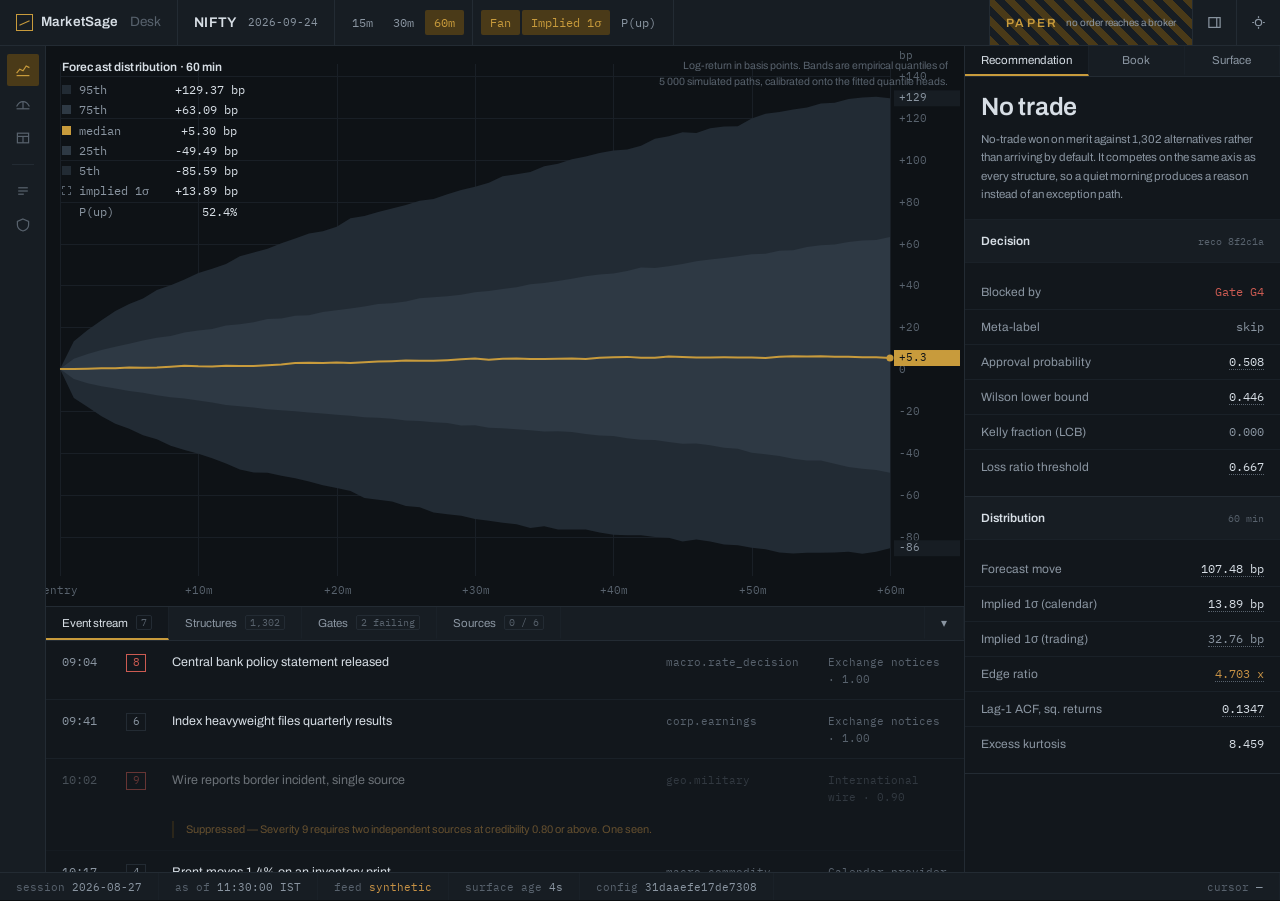
==== services/dashboard/index.html @ 3ec3e6c5 "M91 (partial): the dashboard as a workspace, not a page services/dashboard/ - index.html, app.css, a" ====
<!doctype html>
<html lang="en" data-theme="dark">
<head>
<meta charset="utf-8">
<meta name="viewport" content="width=device-width, initial-scale=1">
<title>MarketSage Desk</title>
<link rel="preconnect" href="https://fonts.googleapis.com">
<link rel="preconnect" href="https://fonts.gstatic.com" crossorigin>
<link rel="stylesheet" href="https://fonts.googleapis.com/css2?family=Archivo:wght@400;500;600&family=IBM+Plex+Mono:wght@400;500&display=swap">
<link rel="stylesheet" href="app.css">
</head>
<body>

<div class="app">

  <!-- ── top bar ───────────────────────────────────────────────────── -->
  <header class="topbar">
    <div class="brand"><span class="glyph"></span>MarketSage&nbsp;<em>Desk</em></div>

    <div class="symbol">
      <span class="tick" id="sym">NIFTY</span>
      <span class="exp" id="exp">24 SEP 26</span>
    </div>

    <div class="seg" role="group" aria-label="Forecast horizon">
      <button data-h="15">15m</button>
      <button data-h="30">30m</button>
      <button data-h="60" aria-pressed="true">60m</button>
    </div>

    <div class="seg" role="group" aria-label="Chart series">
      <button data-series="fan" aria-pressed="true">Fan</button>
      <button data-series="implied" aria-pressed="true">Implied 1&sigma;</button>
      <button data-series="pup" aria-pressed="false">P(up)</button>
    </div>

    <div class="grow"></div>

    <div class="mode-chip">
      <b>PAPER</b>
      <span>no order reaches a broker</span>
    </div>

    <button class="iconbtn" id="toggle-side" title="Toggle side panel" aria-label="Toggle side panel">
      <svg viewBox="0 0 20 20"><rect x="2.5" y="3.5" width="15" height="13"/><line x1="13" y1="3.5" x2="13" y2="16.5"/></svg>
    </button>
    <button class="iconbtn" id="toggle-theme" title="Toggle theme" aria-label="Toggle theme">
      <svg viewBox="0 0 20 20"><circle cx="10" cy="10" r="4.2"/><line x1="10" y1="1.6" x2="10" y2="4"/><line x1="10" y1="16" x2="10" y2="18.4"/><line x1="1.6" y1="10" x2="4" y2="10"/><line x1="16" y1="10" x2="18.4" y2="10"/></svg>
    </button>
  </header>

  <!-- ── body ──────────────────────────────────────────────────────── -->
  <div class="body" id="body">

    <nav class="rail" aria-label="Workspace">
      <button aria-pressed="true" title="Forecast" aria-label="Forecast">
        <svg viewBox="0 0 20 20"><path d="M2 14 L6 9 L10 11 L14 5 L18 7"/><path d="M2 17 L18 17"/></svg>
      </button>
      <button title="Surface" aria-label="Surface">
        <svg viewBox="0 0 20 20"><path d="M2 13 C6 5, 14 5, 18 13"/><line x1="2" y1="16" x2="18" y2="16"/><line x1="10" y1="7" x2="10" y2="16"/></svg>
      </button>
      <button title="Book" aria-label="Book">
        <svg viewBox="0 0 20 20"><rect x="3" y="4" width="14" height="12"/><line x1="3" y1="8" x2="17" y2="8"/><line x1="10" y1="8" x2="10" y2="16"/></svg>
      </button>
      <div class="sep"></div>
      <button title="Events" aria-label="Events">
        <svg viewBox="0 0 20 20"><line x1="4" y1="6" x2="16" y2="6"/><line x1="4" y1="10" x2="16" y2="10"/><line x1="4" y1="14" x2="11" y2="14"/></svg>
      </button>
      <button title="Risk gates" aria-label="Risk gates">
        <svg viewBox="0 0 20 20"><path d="M10 2.5 L17 5.5 V10 C17 14, 13.5 16.5, 10 17.5 C6.5 16.5, 3 14, 3 10 V5.5 Z"/></svg>
      </button>
    </nav>

    <!-- ── workspace ───────────────────────────────────────────────── -->
    <main class="workspace">

      <section class="chart-well">
        <canvas id="chart"></canvas>

        <div class="legend" id="legend">
          <div class="title">Forecast distribution &middot; 60 min</div>
        </div>

        <div class="chart-note">
          Log-return in basis points. Bands are empirical quantiles of 5&nbsp;000
          simulated paths, calibrated onto the fitted quantile heads.
        </div>
      </section>

      <!-- ── bottom drawer ─────────────────────────────────────────── -->
      <section class="drawer" id="drawer">
        <div class="tabs" role="tablist">
          <button role="tab" aria-selected="true" data-pane="events">
            Event stream <span class="count" id="cnt-events">7</span>
          </button>
          <button role="tab" aria-selected="false" data-pane="structures">
            Structures <span class="count" id="cnt-str">1 302</span>
          </button>
          <button role="tab" aria-selected="false" data-pane="gates">
            Gates <span class="count" id="cnt-gates">2 failing</span>
          </button>
          <button role="tab" aria-selected="false" data-pane="sources">
            Sources <span class="count" id="cnt-src">0 / 6</span>
          </button>
          <div class="grow"></div>
          <button id="toggle-drawer" title="Collapse panel" aria-label="Collapse panel"
                  style="border-left:1px solid var(--line-soft)">&#9662;</button>
        </div>

        <div class="drawer-body">
          <div class="pane" data-pane="events" data-active>
            <div id="events"></div>
            <div class="prose">
              Four of the seven were suppressed and all four stay on the list. A stream
              that only shows what was acted on cannot answer the question somebody
              actually asks after a bad day, which is what the system saw and decided
              against.
            </div>
          </div>

          <div class="pane" data-pane="structures">
            <table>
              <thead><tr>
                <th>Structure</th><th>Legs</th><th>Debit</th><th>Crossing</th><th>Max&nbsp;+</th><th>Max&nbsp;&minus;</th>
              </tr></thead>
              <tbody id="structures"></tbody>
            </table>
            <div class="prose">
              1&nbsp;342 candidates enumerated, <b>40 dropped on crossing cost</b> — each
              of them passing every per-leg liquidity filter. Crossing cost compounds with
              leg count: four legs is a round trip across four spreads, and on a condor
              whose maximum profit is the credit received that can exceed everything the
              structure could ever make.
            </div>
          </div>

          <div class="pane" data-pane="gates">
            <div class="gates" id="gates"></div>
            <div class="prose">
              Every figure in this workspace was computed by the pipeline in this
              repository on <b>synthetic inputs whose answers were known in advance</b>.
              That establishes the arithmetic and says nothing about edge. Exactly one
              component has ever run on real market data: the overnight gap forecaster,
              on 496 sessions of free daily bars, where it lost to a naive baseline by
              13.7%.
            </div>
          </div>

          <div class="pane" data-pane="sources">
            <table>
              <thead><tr>
                <th>Source</th><th>Tier</th><th>Credibility</th><th>Directional</th><th>Terms</th><th>State</th>
              </tr></thead>
              <tbody id="sources"></tbody>
            </table>
            <div class="prose">
              Every source is disabled pending its terms review, and that is the
              configured state rather than a fault. A source below 0.50 credibility may
              raise an alert and may <b>never</b> open a position on its own — the rule is
              enforced in the config loader and again in the code that reads it.
            </div>
          </div>
        </div>
      </section>
    </main>

    <!-- ── side panel ──────────────────────────────────────────────── -->
    <aside class="side">
      <div class="tabs" role="tablist">
        <button role="tab" aria-selected="true" data-side="reco">Recommendation</button>
        <button role="tab" aria-selected="false" data-side="book">Book</button>
        <button role="tab" aria-selected="false" data-side="surface">Surface</button>
      </div>

      <div class="side-body">
        <div class="pane" data-side="reco" data-active>
          <div class="verdict">
            <div class="v" id="verdict">No trade</div>
            <p id="verdict-why"></p>
          </div>
          <div class="block">
            <div class="block-head"><h3>Decision</h3><span class="meta" id="reco-id"></span></div>
            <div class="block-body"><table><tbody id="reco"></tbody></table></div>
          </div>
          <div class="block">
            <div class="block-head"><h3>Distribution</h3><span class="meta">60 min</span></div>
            <div class="block-body"><table><tbody id="dist"></tbody></table></div>
          </div>
        </div>

        <div class="pane" data-side="book">
          <div class="block">
            <div class="block-head"><h3>Aggregate</h3><span class="meta" id="book-sub"></span></div>
            <div class="block-body"><table><tbody id="greeks"></tbody></table></div>
          </div>
          <div class="block">
            <div class="block-head"><h3>Legs</h3><span class="meta">smile vs Black-76</span></div>
            <div class="block-body">
              <table>
                <thead><tr><th>Leg</th><th>IV</th><th>Price</th><th>&Delta;</th><th>&Delta;<sub>b76</sub></th></tr></thead>
                <tbody id="legs"></tbody>
              </table>
            </div>
          </div>
          <div class="prose">
            Hedging on the Black-76 delta leaves this book short by
            <span class="mono">5.47</span> units of forward, in the same direction every
            day. It presents as slippage.
          </div>
        </div>

        <div class="pane" data-side="surface">
          <div class="block">
            <div class="block-head"><h3>Fitted slice</h3><span class="meta">T = 0.0767</span></div>
            <div class="block-body"><table><tbody id="surface"></tbody></table></div>
          </div>
          <div class="block">
            <div class="block-head"><h3>SVI parameters</h3><span class="meta">stored, not derived</span></div>
            <div class="block-body"><table><tbody id="svi"></tbody></table></div>
          </div>
          <div class="prose">
            Parameters are what gets stored; level, slope and curvature are derived from
            them. Storing the derived features instead would make a past surface
            impossible to re-price from, and rebuilding a past recommendation is the
            point.
          </div>
        </div>
      </div>
    </aside>
  </div>

  <!-- ── status bar ────────────────────────────────────────────────── -->
  <footer class="status">
    <div><span class="k">session</span> 2026-08-27</div>
    <div><span class="k">as of</span> 11:30:00 IST</div>
    <div><span class="k">feed</span> <span class="warn">synthetic</span></div>
    <div><span class="k">surface age</span> 4s</div>
    <div><span class="k">config</span> 31daaefe17de7308</div>
    <div class="grow"></div>
    <div id="cursor-readout"><span class="k">cursor</span> &mdash;</div>
  </footer>
</div>

<div id="tip" role="tooltip"></div>

<script src="data.js"></script>
<script src="app.js"></script>
</body>
</html>
---- services/dashboard/app.css ----
/* MarketSage Desk — application shell.
 *
 * Dark-first: this is a screen somebody keeps open through a session, next to
 * a broker terminal. The light palette is defined too, and both resolve as
 * complete sets so nothing renders one theme's text on the other's ground.
 *
 * Nothing outside the token blocks declares a raw colour.
 */

/* ── tokens ─────────────────────────────────────────────────────────── */
:root {
  --bg:        #0B0E11;   /* the deepest ground - behind everything */
  --panel:     #12171C;   /* every surface that holds content */
  --panel-2:   #171D23;   /* raised: headers, toolbars, active tabs */
  --sunk:      #0E1216;   /* recessed: chart well, input fields */
  --line:      #232B33;   /* structural divisions */
  --line-soft: #1A2128;   /* divisions inside a panel */

  --fg:        #D7DEE5;
  --fg-dim:    #8A95A1;
  --fg-faint:  #58626D;

  --accent:    #C89B3C;   /* brass. The median line, focus, PAPER, active tab */
  --accent-dim:#4A3A18;

  --pos:       #4FA97C;
  --neg:       #CC5B52;
  --warn:      #C79245;

  --band-outer:#222B34;   /* 5-95 */
  --band-inner:#2E3944;   /* 25-75 */
  --grid:      #191F26;
  --crosshair: #55606B;

  --s1: 4px; --s2: 8px; --s3: 12px; --s4: 16px;

  --topbar-h: 46px;
  --status-h: 28px;
  --rail-w:   46px;
  --side-w:   316px;
  --drawer-h: 232px;

  --mono: "IBM Plex Mono", ui-monospace, "SF Mono", Menlo, monospace;
  --sans: "Archivo", -apple-system, "Segoe UI", Roboto, sans-serif;
}

:root[data-theme="light"] {
  --bg:        #E9ECEF;
  --panel:     #FFFFFF;
  --panel-2:   #F4F6F8;
  --sunk:      #FBFCFD;
  --line:      #D2D8DE;
  --line-soft: #E5E9ED;

  --fg:        #10161C;
  --fg-dim:    #59636E;
  --fg-faint:  #8B95A0;

  --accent:    #8F6C1B;
  --accent-dim:#EDE1C5;

  --pos:       #2F7A54;
  --neg:       #AC443B;
  --warn:      #8A6420;

  --band-outer:#CFD7DE;
  --band-inner:#B4C0CB;
  --grid:      #E3E7EB;
  --crosshair: #97A1AB;
}

/* ── base ───────────────────────────────────────────────────────────── */
* { box-sizing: border-box; }

html, body {
  height: 100%;
  margin: 0;
  overflow: hidden;                 /* the app manages its own scrolling */
}

body {
  background: var(--bg);
  color: var(--fg);
  font-family: var(--sans);
  font-size: 13px;
  line-height: 1.5;
  -webkit-font-smoothing: antialiased;
}

.mono { font-family: var(--mono); font-variant-numeric: tabular-nums; }
.pos  { color: var(--pos); }
.neg  { color: var(--neg); }
.dim  { color: var(--fg-dim); }
.warn { color: var(--warn); }

.lbl {
  font-size: 9.5px;
  font-weight: 500;
  letter-spacing: .12em;
  text-transform: uppercase;
  color: var(--fg-faint);
}

::-webkit-scrollbar { width: 10px; height: 10px; }
::-webkit-scrollbar-track { background: transparent; }
::-webkit-scrollbar-thumb { background: var(--line); border: 3px solid var(--panel); border-radius: 6px; }
::-webkit-scrollbar-thumb:hover { background: var(--fg-faint); }

:focus-visible { outline: 2px solid var(--accent); outline-offset: -2px; }

/* ── app skeleton ───────────────────────────────────────────────────── */
.app {
  display: grid;
  grid-template-rows: var(--topbar-h) 1fr var(--status-h);
  height: 100vh;
}

/* ── top bar ────────────────────────────────────────────────────────── */
.topbar {
  display: flex;
  align-items: stretch;
  background: var(--panel-2);
  border-bottom: 1px solid var(--line);
}

.brand {
  display: flex;
  align-items: center;
  gap: var(--s2);
  padding: 0 var(--s4);
  border-right: 1px solid var(--line);
  font-weight: 600;
  font-size: 13.5px;
  letter-spacing: .01em;
  white-space: nowrap;
}
.brand .glyph {
  width: 17px; height: 17px;
  border: 1.5px solid var(--accent);
  position: relative;
}
.brand .glyph::after {
  content: "";
  position: absolute;
  left: 2px; right: 2px; top: 50%;
  border-top: 1.5px solid var(--accent);
  transform: translateY(-50%) rotate(-24deg);
}
.brand em { font-style: normal; color: var(--fg-faint); font-weight: 400; }

.symbol {
  display: flex;
  align-items: center;
  gap: var(--s3);
  padding: 0 var(--s4);
  border-right: 1px solid var(--line);
}
.symbol .tick { font-size: 14px; font-weight: 600; letter-spacing: .02em; }
.symbol .exp  { font-size: 11px; color: var(--fg-dim); font-family: var(--mono); }

.seg { display: flex; align-items: center; padding: 0 var(--s2); border-right: 1px solid var(--line); gap: 2px; }
.seg button {
  background: transparent;
  border: 0;
  color: var(--fg-dim);
  font-family: var(--mono);
  font-size: 11.5px;
  padding: 5px 9px;
  cursor: pointer;
  border-radius: 2px;
}
.seg button:hover { background: var(--panel); color: var(--fg); }
.seg button[aria-pressed="true"] { background: var(--accent-dim); color: var(--accent); }

.topbar .grow { flex: 1; }

.mode-chip {
  display: flex;
  align-items: center;
  gap: var(--s2);
  padding: 0 var(--s4);
  border-left: 1px solid var(--line);
  background: repeating-linear-gradient(45deg, var(--accent-dim) 0 7px, transparent 7px 14px);
}
.mode-chip b {
  font-size: 12px; font-weight: 600; letter-spacing: .18em; color: var(--accent);
}
.mode-chip span { font-size: 10px; color: var(--fg-dim); max-width: 128px; line-height: 1.3; }

.iconbtn {
  background: transparent; border: 0; border-left: 1px solid var(--line);
  color: var(--fg-dim); cursor: pointer;
  width: 44px; display: grid; place-items: center;
}
.iconbtn:hover { background: var(--panel); color: var(--fg); }
.iconbtn svg { width: 15px; height: 15px; fill: none; stroke: currentColor; stroke-width: 1.6; }

/* ── body: rail | workspace | side ──────────────────────────────────── */
.body {
  display: grid;
  grid-template-columns: var(--rail-w) minmax(0, 1fr) var(--side-w);
  min-height: 0;
}
.body.side-collapsed { grid-template-columns: var(--rail-w) minmax(0, 1fr) 0; }

.rail {
  background: var(--panel-2);
  border-right: 1px solid var(--line);
  display: flex;
  flex-direction: column;
  align-items: center;
  padding-top: var(--s2);
  gap: 2px;
}
.rail button {
  width: 32px; height: 32px;
  background: transparent; border: 0; border-radius: 2px;
  color: var(--fg-faint); cursor: pointer;
  display: grid; place-items: center;
}
.rail button:hover { background: var(--panel); color: var(--fg); }
.rail button[aria-pressed="true"] { background: var(--accent-dim); color: var(--accent); }
.rail svg { width: 16px; height: 16px; fill: none; stroke: currentColor; stroke-width: 1.5; }
.rail .sep { width: 22px; height: 1px; background: var(--line); margin: var(--s2) 0; }

/* ── workspace ──────────────────────────────────────────────────────── */
.workspace {
  display: grid;
  grid-template-rows: minmax(0, 1fr) auto;
  min-width: 0;
  background: var(--panel);
}

/* chart well */
.chart-well { position: relative; min-height: 0; background: var(--sunk); }
#chart { display: block; width: 100%; height: 100%; cursor: crosshair; }

.legend {
  position: absolute; top: var(--s3); left: var(--s4);
  display: flex; flex-direction: column; gap: 3px;
  pointer-events: none;
  font-family: var(--mono); font-size: 11.5px;
}
.legend .title {
  font-family: var(--sans); font-size: 12px; font-weight: 600;
  color: var(--fg); letter-spacing: .01em; margin-bottom: 2px;
}
.legend .row { display: flex; align-items: center; gap: var(--s2); color: var(--fg-dim); }
.legend .swatch { width: 9px; height: 9px; flex: none; }
.legend .v { color: var(--fg); min-width: 62px; text-align: right; }
.legend .k { min-width: 88px; }

.chart-note {
  position: absolute; right: var(--s4); top: var(--s3);
  max-width: 290px; text-align: right;
  font-size: 10.5px; color: var(--fg-faint); line-height: 1.5;
  pointer-events: none;
}

/* ── bottom drawer ──────────────────────────────────────────────────── */
.drawer { border-top: 1px solid var(--line); background: var(--panel); }
.drawer.collapsed .drawer-body { display: none; }

.tabs {
  display: flex; align-items: stretch;
  background: var(--panel-2); border-bottom: 1px solid var(--line);
}
.tabs button {
  background: transparent; border: 0;
  border-right: 1px solid var(--line-soft);
  border-bottom: 2px solid transparent;
  color: var(--fg-dim); font-family: var(--sans); font-size: 11.5px;
  padding: var(--s2) var(--s4); cursor: pointer;
  display: flex; align-items: center; gap: var(--s2);
}
.tabs button:hover { color: var(--fg); background: var(--panel); }
.tabs button[aria-selected="true"] {
  color: var(--fg); background: var(--panel); border-bottom-color: var(--accent);
}
.tabs .count {
  font-family: var(--mono); font-size: 10px; color: var(--fg-faint);
  border: 1px solid var(--line); padding: 0 4px; border-radius: 2px;
}
.tabs .grow { flex: 1; border-right: 0; }

.drawer-body { height: var(--drawer-h); overflow-y: auto; }
.pane { display: none; }
.pane[data-active] { display: block; }

/* ── side panel ─────────────────────────────────────────────────────── */
.side {
  background: var(--panel);
  border-left: 1px solid var(--line);
  display: flex; flex-direction: column;
  min-width: 0; overflow: hidden;
}
.body.side-collapsed .side { display: none; }

.side .tabs button { flex: 1; justify-content: center; border-right: 1px solid var(--line-soft); }
.side-body { flex: 1; overflow-y: auto; }

.block { border-bottom: 1px solid var(--line); }
.block-head {
  display: flex; align-items: baseline; gap: var(--s3);
  padding: var(--s3) var(--s4);
  border-bottom: 1px solid var(--line-soft);
  background: var(--panel-2);
}
.block-head h3 { margin: 0; font-size: 12px; font-weight: 600; }
.block-head .meta { margin-left: auto; font-family: var(--mono); font-size: 10px; color: var(--fg-faint); }
.block-body { padding: var(--s3) 0; }

.verdict {
  padding: var(--s4);
  border-bottom: 1px solid var(--line-soft);
}
.verdict .v { font-size: 25px; font-weight: 600; letter-spacing: -.01em; line-height: 1.15; }
.verdict p { margin: var(--s2) 0 0; font-size: 11.5px; color: var(--fg-dim); line-height: 1.6; }

/* ── tables ─────────────────────────────────────────────────────────── */
table { border-collapse: collapse; width: 100%; font-size: 12px; }
thead th {
  position: sticky; top: 0; z-index: 1;
  text-align: right; padding: var(--s2) var(--s3);
  font-size: 9.5px; font-weight: 500; letter-spacing: .11em; text-transform: uppercase;
  color: var(--fg-faint); background: var(--panel-2);
  border-bottom: 1px solid var(--line); white-space: nowrap;
}
th:first-child, td:first-child { text-align: left; padding-left: var(--s4); }
th:last-child,  td:last-child  { padding-right: var(--s4); }
td {
  padding: var(--s2) var(--s3); text-align: right;
  border-bottom: 1px solid var(--line-soft);
  font-family: var(--mono); font-variant-numeric: tabular-nums;
}
td.name { font-family: var(--sans); color: var(--fg-dim); }
td.wrap { font-family: var(--sans); text-align: left; white-space: normal; line-height: 1.5; }
tbody tr:last-child td { border-bottom: 0; }
tbody tr:hover td { background: var(--panel-2); }

/* ── event rows ─────────────────────────────────────────────────────── */
.ev {
  display: grid; grid-template-columns: 52px 34px 1fr 150px 120px;
  gap: var(--s3); align-items: baseline;
  padding: var(--s3) var(--s4);
  border-bottom: 1px solid var(--line-soft);
}
.ev:hover { background: var(--panel-2); }
.ev .t { font-family: var(--mono); font-size: 11.5px; color: var(--fg-dim); }
.ev .h { font-size: 12.5px; }
.ev .cls, .ev .src { font-family: var(--mono); font-size: 11px; color: var(--fg-faint); }
.ev.muted { opacity: .45; }
.ev .why {
  grid-column: 3 / -1; margin-top: var(--s1);
  font-size: 11px; color: var(--warn); line-height: 1.5;
  padding-left: var(--s3); border-left: 2px solid var(--accent-dim);
}
.sev {
  display: inline-block; min-width: 20px; text-align: center;
  font-family: var(--mono); font-size: 10.5px; padding: 0 3px;
  border: 1px solid var(--line); color: var(--fg-dim);
}
.sev.hi { border-color: var(--neg); color: var(--neg); }

/* ── gate cards ─────────────────────────────────────────────────────── */
.gates { display: grid; grid-template-columns: repeat(auto-fit, minmax(268px, 1fr)); }
.gate { padding: var(--s4); border-right: 1px solid var(--line-soft); border-bottom: 1px solid var(--line-soft); }
.gate .row { display: flex; align-items: center; gap: var(--s2); }
.gate .st {
  font-family: var(--mono); font-size: 10px; letter-spacing: .08em;
  padding: 1px 5px; border: 1px solid currentColor;
}
.st.fail { color: var(--neg); } .st.pass { color: var(--pos); } .st.open { color: var(--fg-faint); }
.gate strong { font-size: 13px; }
.gate p { margin: var(--s2) 0 0; font-size: 11.5px; color: var(--fg-dim); line-height: 1.6; }

/* ── prose blocks inside panes ──────────────────────────────────────── */
.prose {
  padding: var(--s4); font-size: 11.5px; color: var(--fg-dim);
  line-height: 1.7; max-width: 78ch; border-top: 1px solid var(--line-soft);
}
.prose b { color: var(--warn); font-weight: 500; }
.prose .mono { color: var(--fg); font-size: 11.5px; }

/* ── status bar ─────────────────────────────────────────────────────── */
.status {
  display: flex; align-items: center;
  background: var(--panel-2); border-top: 1px solid var(--line);
  font-family: var(--mono); font-size: 11px; color: var(--fg-dim);
}
.status div { padding: 0 var(--s4); border-right: 1px solid var(--line-soft); line-height: var(--status-h); white-space: nowrap; }
.status .grow { flex: 1; border-right: 0; }
.status .k { color: var(--fg-faint); }

/* ── tooltip ────────────────────────────────────────────────────────── */
.q { border-bottom: 1px dotted var(--fg-faint); cursor: help; }
#tip {
  position: fixed; z-index: 90; max-width: 320px;
  padding: var(--s3); background: var(--panel-2);
  border: 1px solid var(--accent);
  font-size: 11.5px; line-height: 1.6; color: var(--fg);
  pointer-events: none; opacity: 0; transition: opacity .1s;
}
#tip .lbl { display: block; margin-bottom: var(--s1); }
@media (prefers-reduced-motion: reduce) { #tip { transition: none; } }

/* ── narrow ─────────────────────────────────────────────────────────── */
@media (max-width: 1080px) {
  .body, .body.side-collapsed { grid-template-columns: var(--rail-w) minmax(0, 1fr); }
  .side { display: none; }
  .ev { grid-template-columns: 52px 34px 1fr; }
  .ev .src { display: none; }
}
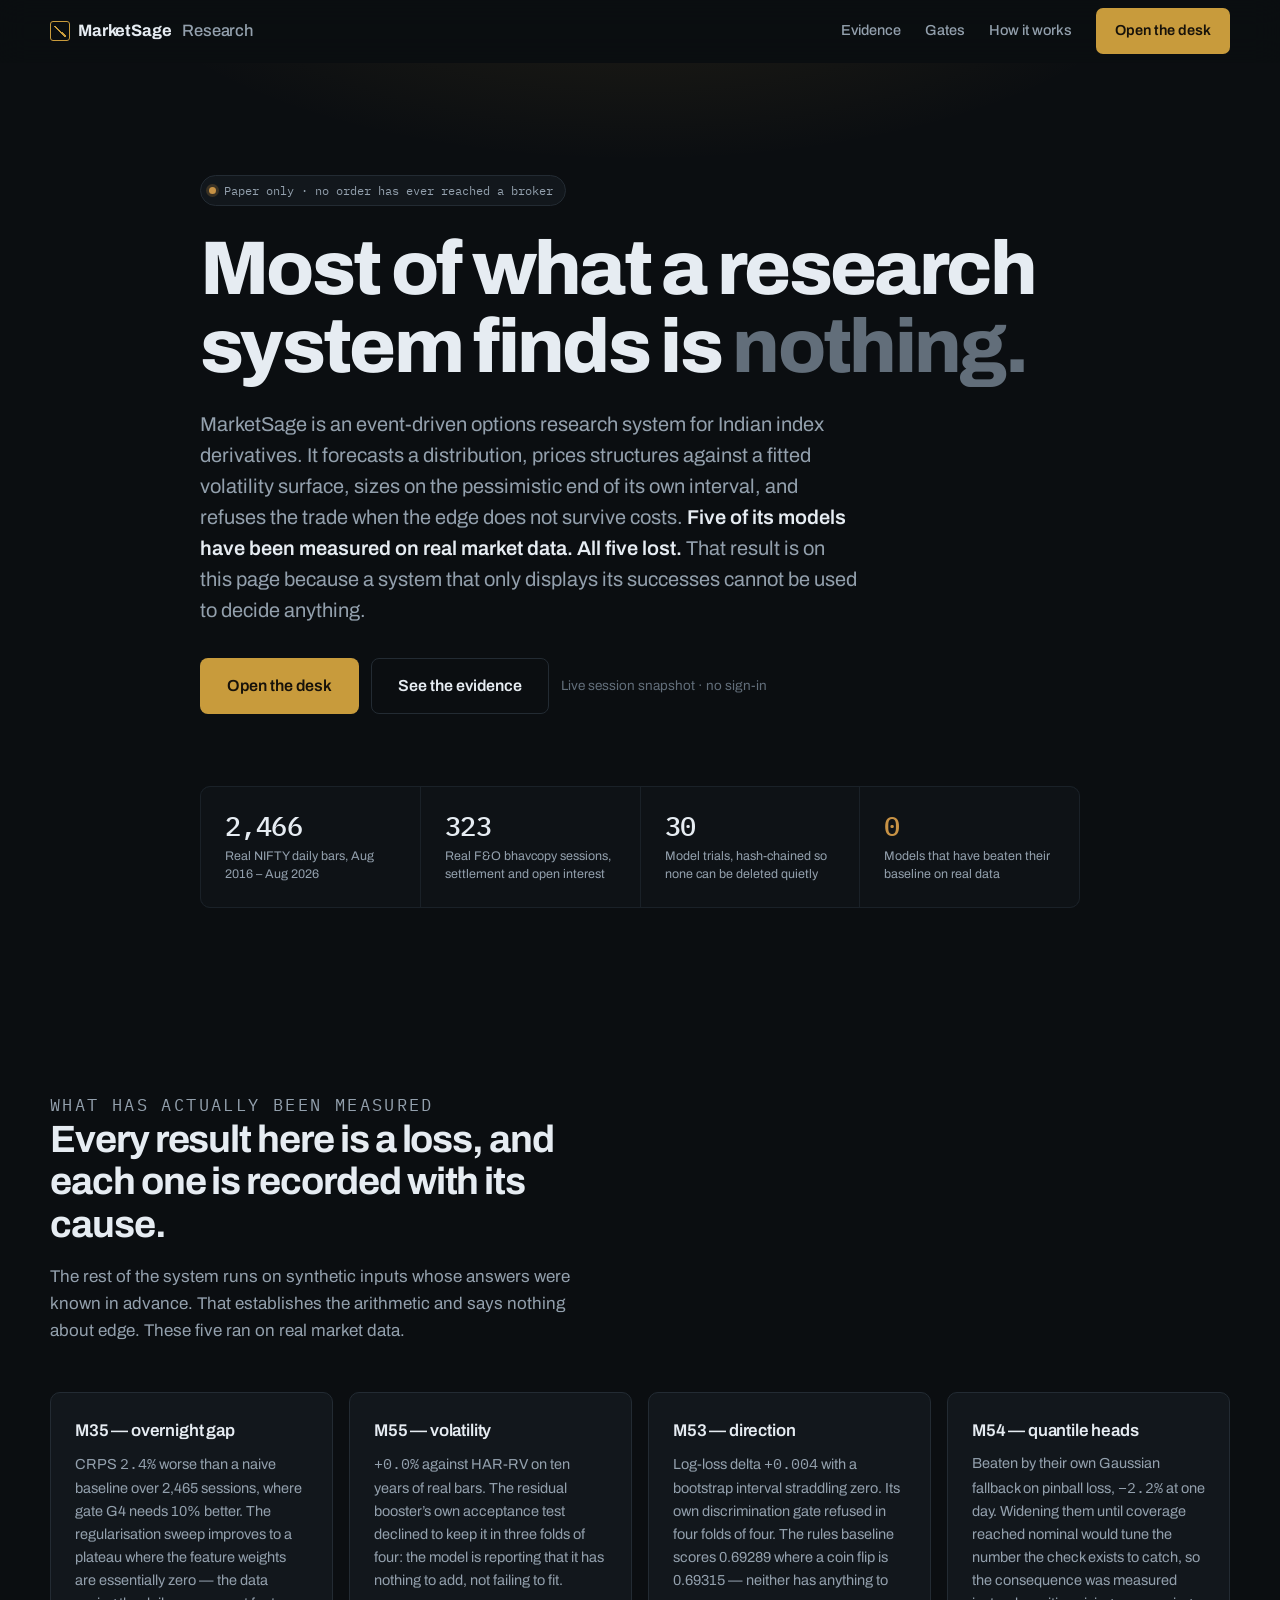
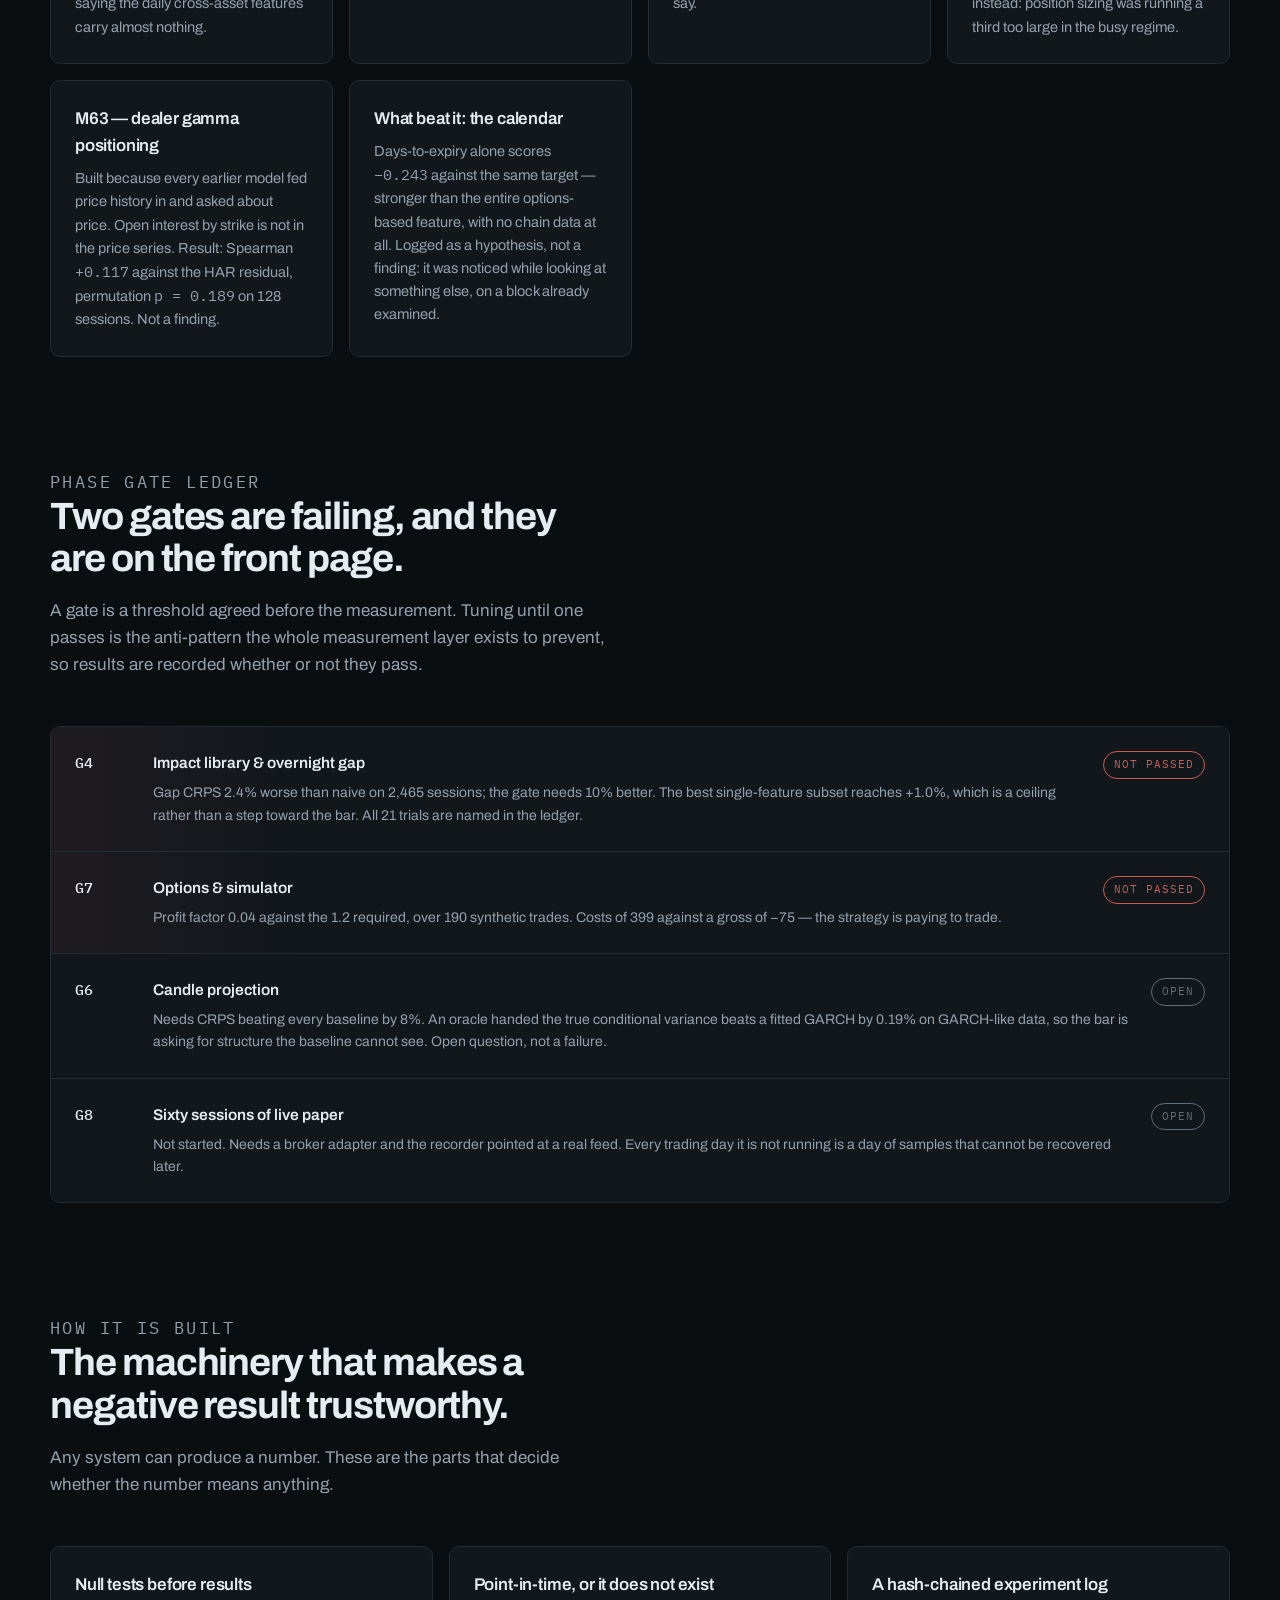
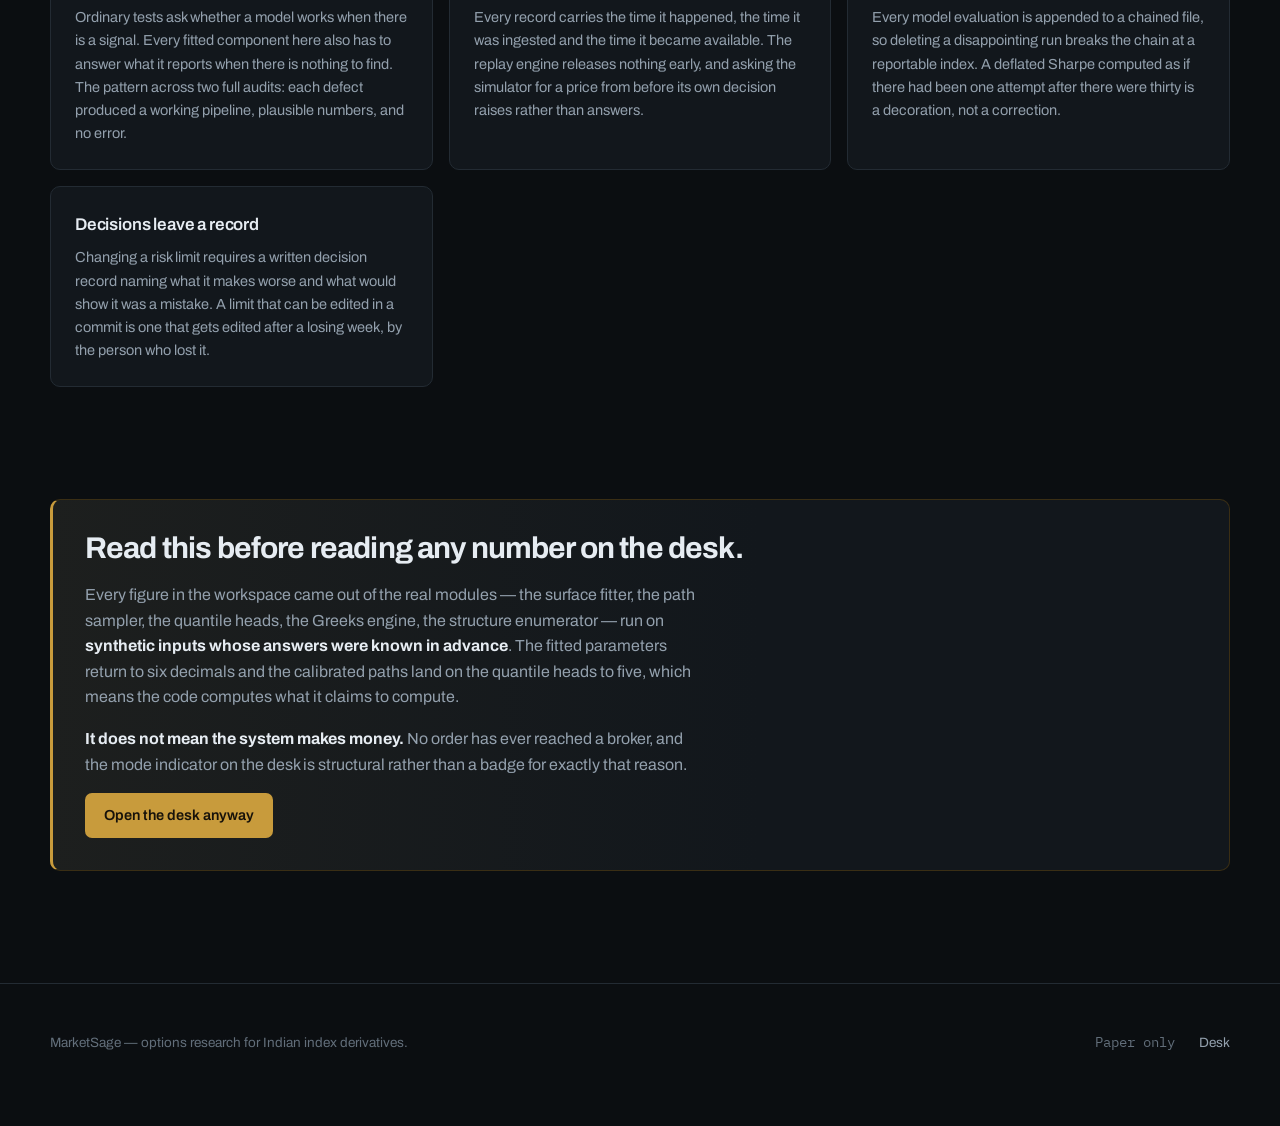
==== commit a0309fac: "M91: a front door, and the layout faults the desk had been shipping The workspace was the whole site" ====
--- a/services/dashboard/index.html
+++ b/services/dashboard/index.html
@@ -3,247 +3,317 @@
 <head>
 <meta charset="utf-8">
 <meta name="viewport" content="width=device-width, initial-scale=1">
-<title>MarketSage Desk</title>
+<title>MarketSage — an options research system that reports what it found</title>
+<meta name="description" content="An event-driven options research system for Indian index derivatives. Five models have been measured on real market data and all five lost. The gate ledger is on the front page.">
 <link rel="preconnect" href="https://fonts.googleapis.com">
 <link rel="preconnect" href="https://fonts.gstatic.com" crossorigin>
-<link rel="stylesheet" href="https://fonts.googleapis.com/css2?family=Archivo:wght@400;500;600&family=IBM+Plex+Mono:wght@400;500&display=swap">
-<link rel="stylesheet" href="app.css">
+<link rel="stylesheet" href="https://fonts.googleapis.com/css2?family=Archivo:wght@400;500;600;700;800&family=IBM+Plex+Mono:wght@400;500&display=swap">
+<link rel="stylesheet" href="site.css">
 </head>
 <body>
 
-<div class="app">
-
-  <!-- ── top bar ───────────────────────────────────────────────────── -->
-  <header class="topbar">
-    <div class="brand"><span class="glyph"></span>MarketSage&nbsp;<em>Desk</em></div>
-
-    <div class="symbol">
-      <span class="tick" id="sym">NIFTY</span>
-      <span class="exp" id="exp">24 SEP 26</span>
-    </div>
-
-    <div class="seg" role="group" aria-label="Forecast horizon">
-      <button data-h="15">15m</button>
-      <button data-h="30">30m</button>
-      <button data-h="60" aria-pressed="true">60m</button>
-    </div>
-
-    <div class="seg" role="group" aria-label="Chart series">
-      <button data-series="fan" aria-pressed="true">Fan</button>
-      <button data-series="implied" aria-pressed="true">Implied 1&sigma;</button>
-      <button data-series="pup" aria-pressed="false">P(up)</button>
-    </div>
-
-    <div class="grow"></div>
-
-    <div class="mode-chip">
-      <b>PAPER</b>
-      <span>no order reaches a broker</span>
-    </div>
-
-    <button class="iconbtn" id="toggle-side" title="Toggle side panel" aria-label="Toggle side panel">
-      <svg viewBox="0 0 20 20"><rect x="2.5" y="3.5" width="15" height="13"/><line x1="13" y1="3.5" x2="13" y2="16.5"/></svg>
-    </button>
-    <button class="iconbtn" id="toggle-theme" title="Toggle theme" aria-label="Toggle theme">
-      <svg viewBox="0 0 20 20"><circle cx="10" cy="10" r="4.2"/><line x1="10" y1="1.6" x2="10" y2="4"/><line x1="10" y1="16" x2="10" y2="18.4"/><line x1="1.6" y1="10" x2="4" y2="10"/><line x1="16" y1="10" x2="18.4" y2="10"/></svg>
-    </button>
-  </header>
-
-  <!-- ── body ──────────────────────────────────────────────────────── -->
-  <div class="body" id="body">
-
-    <nav class="rail" aria-label="Workspace">
-      <button aria-pressed="true" title="Forecast" aria-label="Forecast">
-        <svg viewBox="0 0 20 20"><path d="M2 14 L6 9 L10 11 L14 5 L18 7"/><path d="M2 17 L18 17"/></svg>
-      </button>
-      <button title="Surface" aria-label="Surface">
-        <svg viewBox="0 0 20 20"><path d="M2 13 C6 5, 14 5, 18 13"/><line x1="2" y1="16" x2="18" y2="16"/><line x1="10" y1="7" x2="10" y2="16"/></svg>
-      </button>
-      <button title="Book" aria-label="Book">
-        <svg viewBox="0 0 20 20"><rect x="3" y="4" width="14" height="12"/><line x1="3" y1="8" x2="17" y2="8"/><line x1="10" y1="8" x2="10" y2="16"/></svg>
-      </button>
-      <div class="sep"></div>
-      <button title="Events" aria-label="Events">
-        <svg viewBox="0 0 20 20"><line x1="4" y1="6" x2="16" y2="6"/><line x1="4" y1="10" x2="16" y2="10"/><line x1="4" y1="14" x2="11" y2="14"/></svg>
-      </button>
-      <button title="Risk gates" aria-label="Risk gates">
-        <svg viewBox="0 0 20 20"><path d="M10 2.5 L17 5.5 V10 C17 14, 13.5 16.5, 10 17.5 C6.5 16.5, 3 14, 3 10 V5.5 Z"/></svg>
-      </button>
-    </nav>
-
-    <!-- ── workspace ───────────────────────────────────────────────── -->
-    <main class="workspace">
-
-      <section class="chart-well">
-        <canvas id="chart"></canvas>
-
-        <div class="legend" id="legend">
-          <div class="title">Forecast distribution &middot; 60 min</div>
+<nav class="nav" id="nav">
+  <div class="shell nav-in">
+    <a class="brand" href="./"><span class="glyph"></span>MarketSage&nbsp;<em>Research</em></a>
+    <div class="nav-links">
+      <a href="#evidence">Evidence</a>
+      <a href="#gates">Gates</a>
+      <a href="#how">How it works</a>
+    </div>
+    <a class="btn btn-primary" href="desk.html">Open the desk</a>
+  </div>
+</nav>
+
+<header class="hero">
+  <div class="shell hero-in">
+    <span class="eyebrow"><span class="dot"></span> Paper only &middot; no order has ever reached a broker</span>
+
+    <!-- No manual break: a hard <br> that reads well at one width reads badly
+         at every other, and this one produced a three-line hero with an orphan. -->
+    <h1>Most of what a research system finds is <span class="muted">nothing.</span></h1>
+
+    <p class="lede">
+      MarketSage is an event-driven options research system for Indian index
+      derivatives. It forecasts a distribution, prices structures against a
+      fitted volatility surface, sizes on the pessimistic end of its own
+      interval, and refuses the trade when the edge does not survive costs.
+      <strong>Five of its models have been measured on real market data. All
+      five lost.</strong> That result is on this page because a system that
+      only displays its successes cannot be used to decide anything.
+    </p>
+
+    <div class="cta">
+      <a class="btn btn-primary btn-lg" href="desk.html">Open the desk</a>
+      <a class="btn btn-ghost btn-lg" href="#evidence">See the evidence</a>
+      <span class="note">Live session snapshot &middot; no sign-in</span>
+    </div>
+
+    <div class="stats">
+      <div class="stat">
+        <span class="n mono">2,466</span>
+        <span class="k">Real NIFTY daily bars, Aug 2016 – Aug 2026</span>
+      </div>
+      <div class="stat">
+        <span class="n mono">323</span>
+        <span class="k">Real F&amp;O bhavcopy sessions, settlement and open interest</span>
+      </div>
+      <div class="stat">
+        <span class="n mono">30</span>
+        <span class="k">Model trials, hash-chained so none can be deleted quietly</span>
+      </div>
+      <div class="stat is-warn">
+        <span class="n mono">0</span>
+        <span class="k">Models that have beaten their baseline on real data</span>
+      </div>
+    </div>
+  </div>
+</header>
+
+<section id="evidence">
+  <div class="shell">
+    <div class="sec-head">
+      <p class="kicker">What has actually been measured</p>
+      <h2>Every result here is a loss, and each one is recorded with its cause.</h2>
+      <p>
+        The rest of the system runs on synthetic inputs whose answers were known
+        in advance. That establishes the arithmetic and says nothing about edge.
+        These five ran on real market data.
+      </p>
+    </div>
+
+    <div class="grid grid-3">
+      <article class="card">
+        <h3>M35 &mdash; overnight gap</h3>
+        <p>
+          CRPS <span class="mono">2.4%</span> worse than a naive baseline over
+          2,465 sessions, where gate G4 needs 10% better. The regularisation
+          sweep improves to a plateau where the feature weights are essentially
+          zero &mdash; the data saying the daily cross-asset features carry
+          almost nothing.
+        </p>
+      </article>
+
+      <article class="card">
+        <h3>M55 &mdash; volatility</h3>
+        <p>
+          <span class="mono">+0.0%</span> against HAR-RV on ten years of real
+          bars. The residual booster&rsquo;s own acceptance test declined to
+          keep it in three folds of four: the model is reporting that it has
+          nothing to add, not failing to fit.
+        </p>
+      </article>
+
+      <article class="card">
+        <h3>M53 &mdash; direction</h3>
+        <p>
+          Log-loss delta <span class="mono">+0.004</span> with a bootstrap
+          interval straddling zero. Its own discrimination gate refused in four
+          folds of four. The rules baseline scores 0.69289 where a coin flip is
+          0.69315 &mdash; neither has anything to say.
+        </p>
+      </article>
+
+      <article class="card">
+        <h3>M54 &mdash; quantile heads</h3>
+        <p>
+          Beaten by their own Gaussian fallback on pinball loss,
+          <span class="mono">&minus;2.2%</span> at one day. Widening them until
+          coverage reached nominal would tune the number the check exists to
+          catch, so the consequence was measured instead: position sizing was
+          running a third too large in the busy regime.
+        </p>
+      </article>
+
+      <article class="card">
+        <h3>M63 &mdash; dealer gamma positioning</h3>
+        <p>
+          Built because every earlier model fed price history in and asked about
+          price. Open interest by strike is not in the price series. Result:
+          Spearman <span class="mono">+0.117</span> against the HAR residual,
+          permutation <span class="mono">p&nbsp;=&nbsp;0.189</span> on 128
+          sessions. Not a finding.
+        </p>
+      </article>
+
+      <article class="card">
+        <h3>What beat it: the calendar</h3>
+        <p>
+          Days-to-expiry alone scores <span class="mono">&minus;0.243</span>
+          against the same target &mdash; stronger than the entire options-based
+          feature, with no chain data at all. Logged as a hypothesis, not a
+          finding: it was noticed while looking at something else, on a block
+          already examined.
+        </p>
+      </article>
+    </div>
+  </div>
+</section>
+
+<section id="gates">
+  <div class="shell">
+    <div class="sec-head">
+      <p class="kicker">Phase gate ledger</p>
+      <h2>Two gates are failing, and they are on the front page.</h2>
+      <p>
+        A gate is a threshold agreed before the measurement. Tuning until one
+        passes is the anti-pattern the whole measurement layer exists to
+        prevent, so results are recorded whether or not they pass.
+      </p>
+    </div>
+
+    <div class="ledger">
+      <div class="gate is-fail">
+        <span class="id mono">G4</span>
+        <div>
+          <div class="name">Impact library &amp; overnight gap</div>
+          <p class="why">
+            Gap CRPS 2.4% worse than naive on 2,465 sessions; the gate needs 10%
+            better. The best single-feature subset reaches +1.0%, which is a
+            ceiling rather than a step toward the bar. All 21 trials are named
+            in the ledger.
+          </p>
         </div>
-
-        <div class="chart-note">
-          Log-return in basis points. Bands are empirical quantiles of 5&nbsp;000
-          simulated paths, calibrated onto the fitted quantile heads.
+        <span class="pill fail">Not passed</span>
+      </div>
+
+      <div class="gate is-fail">
+        <span class="id mono">G7</span>
+        <div>
+          <div class="name">Options &amp; simulator</div>
+          <p class="why">
+            Profit factor 0.04 against the 1.2 required, over 190 synthetic
+            trades. Costs of 399 against a gross of &minus;75 &mdash; the
+            strategy is paying to trade.
+          </p>
         </div>
-      </section>
-
-      <!-- ── bottom drawer ─────────────────────────────────────────── -->
-      <section class="drawer" id="drawer">
-        <div class="tabs" role="tablist">
-          <button role="tab" aria-selected="true" data-pane="events">
-            Event stream <span class="count" id="cnt-events">7</span>
-          </button>
-          <button role="tab" aria-selected="false" data-pane="structures">
-            Structures <span class="count" id="cnt-str">1 302</span>
-          </button>
-          <button role="tab" aria-selected="false" data-pane="gates">
-            Gates <span class="count" id="cnt-gates">2 failing</span>
-          </button>
-          <button role="tab" aria-selected="false" data-pane="sources">
-            Sources <span class="count" id="cnt-src">0 / 6</span>
-          </button>
-          <div class="grow"></div>
-          <button id="toggle-drawer" title="Collapse panel" aria-label="Collapse panel"
-                  style="border-left:1px solid var(--line-soft)">&#9662;</button>
+        <span class="pill fail">Not passed</span>
+      </div>
+
+      <div class="gate">
+        <span class="id mono">G6</span>
+        <div>
+          <div class="name">Candle projection</div>
+          <p class="why">
+            Needs CRPS beating every baseline by 8%. An oracle handed the true
+            conditional variance beats a fitted GARCH by 0.19% on GARCH-like
+            data, so the bar is asking for structure the baseline cannot see.
+            Open question, not a failure.
+          </p>
         </div>
-
-        <div class="drawer-body">
-          <div class="pane" data-pane="events" data-active>
-            <div id="events"></div>
-            <div class="prose">
-              Four of the seven were suppressed and all four stay on the list. A stream
-              that only shows what was acted on cannot answer the question somebody
-              actually asks after a bad day, which is what the system saw and decided
-              against.
-            </div>
-          </div>
-
-          <div class="pane" data-pane="structures">
-            <table>
-              <thead><tr>
-                <th>Structure</th><th>Legs</th><th>Debit</th><th>Crossing</th><th>Max&nbsp;+</th><th>Max&nbsp;&minus;</th>
-              </tr></thead>
-              <tbody id="structures"></tbody>
-            </table>
-            <div class="prose">
-              1&nbsp;342 candidates enumerated, <b>40 dropped on crossing cost</b> — each
-              of them passing every per-leg liquidity filter. Crossing cost compounds with
-              leg count: four legs is a round trip across four spreads, and on a condor
-              whose maximum profit is the credit received that can exceed everything the
-              structure could ever make.
-            </div>
-          </div>
-
-          <div class="pane" data-pane="gates">
-            <div class="gates" id="gates"></div>
-            <div class="prose">
-              Every figure in this workspace was computed by the pipeline in this
-              repository on <b>synthetic inputs whose answers were known in advance</b>.
-              That establishes the arithmetic and says nothing about edge. Exactly one
-              component has ever run on real market data: the overnight gap forecaster,
-              on 496 sessions of free daily bars, where it lost to a naive baseline by
-              13.7%.
-            </div>
-          </div>
-
-          <div class="pane" data-pane="sources">
-            <table>
-              <thead><tr>
-                <th>Source</th><th>Tier</th><th>Credibility</th><th>Directional</th><th>Terms</th><th>State</th>
-              </tr></thead>
-              <tbody id="sources"></tbody>
-            </table>
-            <div class="prose">
-              Every source is disabled pending its terms review, and that is the
-              configured state rather than a fault. A source below 0.50 credibility may
-              raise an alert and may <b>never</b> open a position on its own — the rule is
-              enforced in the config loader and again in the code that reads it.
-            </div>
-          </div>
+        <span class="pill open">Open</span>
+      </div>
+
+      <div class="gate">
+        <span class="id mono">G8</span>
+        <div>
+          <div class="name">Sixty sessions of live paper</div>
+          <p class="why">
+            Not started. Needs a broker adapter and the recorder pointed at a
+            real feed. Every trading day it is not running is a day of samples
+            that cannot be recovered later.
+          </p>
         </div>
-      </section>
-    </main>
-
-    <!-- ── side panel ──────────────────────────────────────────────── -->
-    <aside class="side">
-      <div class="tabs" role="tablist">
-        <button role="tab" aria-selected="true" data-side="reco">Recommendation</button>
-        <button role="tab" aria-selected="false" data-side="book">Book</button>
-        <button role="tab" aria-selected="false" data-side="surface">Surface</button>
-      </div>
-
-      <div class="side-body">
-        <div class="pane" data-side="reco" data-active>
-          <div class="verdict">
-            <div class="v" id="verdict">No trade</div>
-            <p id="verdict-why"></p>
-          </div>
-          <div class="block">
-            <div class="block-head"><h3>Decision</h3><span class="meta" id="reco-id"></span></div>
-            <div class="block-body"><table><tbody id="reco"></tbody></table></div>
-          </div>
-          <div class="block">
-            <div class="block-head"><h3>Distribution</h3><span class="meta">60 min</span></div>
-            <div class="block-body"><table><tbody id="dist"></tbody></table></div>
-          </div>
-        </div>
-
-        <div class="pane" data-side="book">
-          <div class="block">
-            <div class="block-head"><h3>Aggregate</h3><span class="meta" id="book-sub"></span></div>
-            <div class="block-body"><table><tbody id="greeks"></tbody></table></div>
-          </div>
-          <div class="block">
-            <div class="block-head"><h3>Legs</h3><span class="meta">smile vs Black-76</span></div>
-            <div class="block-body">
-              <table>
-                <thead><tr><th>Leg</th><th>IV</th><th>Price</th><th>&Delta;</th><th>&Delta;<sub>b76</sub></th></tr></thead>
-                <tbody id="legs"></tbody>
-              </table>
-            </div>
-          </div>
-          <div class="prose">
-            Hedging on the Black-76 delta leaves this book short by
-            <span class="mono">5.47</span> units of forward, in the same direction every
-            day. It presents as slippage.
-          </div>
-        </div>
-
-        <div class="pane" data-side="surface">
-          <div class="block">
-            <div class="block-head"><h3>Fitted slice</h3><span class="meta">T = 0.0767</span></div>
-            <div class="block-body"><table><tbody id="surface"></tbody></table></div>
-          </div>
-          <div class="block">
-            <div class="block-head"><h3>SVI parameters</h3><span class="meta">stored, not derived</span></div>
-            <div class="block-body"><table><tbody id="svi"></tbody></table></div>
-          </div>
-          <div class="prose">
-            Parameters are what gets stored; level, slope and curvature are derived from
-            them. Storing the derived features instead would make a past surface
-            impossible to re-price from, and rebuilding a past recommendation is the
-            point.
-          </div>
-        </div>
-      </div>
-    </aside>
-  </div>
-
-  <!-- ── status bar ────────────────────────────────────────────────── -->
-  <footer class="status">
-    <div><span class="k">session</span> 2026-08-27</div>
-    <div><span class="k">as of</span> 11:30:00 IST</div>
-    <div><span class="k">feed</span> <span class="warn">synthetic</span></div>
-    <div><span class="k">surface age</span> 4s</div>
-    <div><span class="k">config</span> 31daaefe17de7308</div>
-    <div class="grow"></div>
-    <div id="cursor-readout"><span class="k">cursor</span> &mdash;</div>
-  </footer>
-</div>
-
-<div id="tip" role="tooltip"></div>
-
-<script src="data.js"></script>
-<script src="app.js"></script>
+        <span class="pill open">Open</span>
+      </div>
+    </div>
+  </div>
+</section>
+
+<section id="how">
+  <div class="shell">
+    <div class="sec-head">
+      <p class="kicker">How it is built</p>
+      <h2>The machinery that makes a negative result trustworthy.</h2>
+      <p>
+        Any system can produce a number. These are the parts that decide whether
+        the number means anything.
+      </p>
+    </div>
+
+    <div class="grid grid-2">
+      <article class="card">
+        <h3>Null tests before results</h3>
+        <p>
+          Ordinary tests ask whether a model works when there is a signal. Every
+          fitted component here also has to answer what it reports when there is
+          nothing to find. The pattern across two full audits: each defect
+          produced a working pipeline, plausible numbers, and no error.
+        </p>
+      </article>
+
+      <article class="card">
+        <h3>Point-in-time, or it does not exist</h3>
+        <p>
+          Every record carries the time it happened, the time it was ingested
+          and the time it became available. The replay engine releases nothing
+          early, and asking the simulator for a price from before its own
+          decision raises rather than answers.
+        </p>
+      </article>
+
+      <article class="card">
+        <h3>A hash-chained experiment log</h3>
+        <p>
+          Every model evaluation is appended to a chained file, so deleting a
+          disappointing run breaks the chain at a reportable index. A deflated
+          Sharpe computed as if there had been one attempt after there were
+          thirty is a decoration, not a correction.
+        </p>
+      </article>
+
+      <article class="card">
+        <h3>Decisions leave a record</h3>
+        <p>
+          Changing a risk limit requires a written decision record naming what
+          it makes worse and what would show it was a mistake. A limit that can
+          be edited in a commit is one that gets edited after a losing week, by
+          the person who lost it.
+        </p>
+      </article>
+    </div>
+  </div>
+</section>
+
+<section>
+  <div class="shell">
+    <div class="callout">
+      <h2>Read this before reading any number on the desk.</h2>
+      <p>
+        Every figure in the workspace came out of the real modules &mdash; the
+        surface fitter, the path sampler, the quantile heads, the Greeks engine,
+        the structure enumerator &mdash; run on <strong>synthetic inputs whose
+        answers were known in advance</strong>. The fitted parameters return to
+        six decimals and the calibrated paths land on the quantile heads to
+        five, which means the code computes what it claims to compute.
+      </p>
+      <p>
+        <strong>It does not mean the system makes money.</strong> No order has
+        ever reached a broker, and the mode indicator on the desk is structural
+        rather than a badge for exactly that reason.
+      </p>
+      <p>
+        <a class="btn btn-primary" href="desk.html">Open the desk anyway</a>
+      </p>
+    </div>
+  </div>
+</section>
+
+<footer>
+  <div class="shell foot-in">
+    <span>MarketSage &mdash; options research for Indian index derivatives.</span>
+    <span class="grow mono">Paper only</span>
+    <a href="desk.html">Desk</a>
+  </div>
+</footer>
+
+<script>
+  /* The nav gains its rule only once the page has moved, so the hero meets the
+     top of the window without a line across it. */
+  const nav = document.getElementById("nav");
+  const onScroll = () => nav.dataset.scrolled = String(window.scrollY > 8);
+  addEventListener("scroll", onScroll, { passive: true });
+  onScroll();
+</script>
+
 </body>
 </html>
--- a/services/dashboard/site.css
+++ b/services/dashboard/site.css
@@ -0,0 +1,276 @@
+/* MarketSage — the front door.
+ *
+ * The workspace at desk.html is a dense instrument panel and should stay that
+ * way. This page is the other thing: the surface somebody lands on with no
+ * context, which needs air, hierarchy and a sentence that says what they are
+ * looking at before it shows them a number.
+ *
+ * It shares the desk's palette so the two do not feel like different products,
+ * but it does not share its density. Nothing outside the token block declares
+ * a raw colour.
+ */
+
+:root {
+  --bg:        #0B0E11;
+  --bg-2:      #0E1216;
+  --panel:     #12171C;
+  --panel-2:   #171D23;
+  --line:      #232B33;
+  --line-soft: #1A2128;
+
+  --fg:        #E6ECF2;
+  --fg-dim:    #93A0AD;
+  --fg-faint:  #626E7A;
+
+  --accent:    #C89B3C;
+  --accent-2:  #E4BC63;
+  --accent-dim:#3A2E14;
+
+  --pos:       #4FA97C;
+  --neg:       #CC5B52;
+  --warn:      #C79245;
+
+  --s1: 4px; --s2: 8px; --s3: 12px; --s4: 16px;
+  --s5: 24px; --s6: 32px; --s7: 48px; --s8: 72px; --s9: 112px;
+
+  --mono: "IBM Plex Mono", ui-monospace, "SF Mono", Menlo, monospace;
+  --sans: "Archivo", -apple-system, "Segoe UI", Roboto, sans-serif;
+
+  --shell: 1180px;
+  --radius: 10px;
+}
+
+* { box-sizing: border-box; }
+
+html { scroll-behavior: smooth; }
+@media (prefers-reduced-motion: reduce) { html { scroll-behavior: auto; } }
+
+body {
+  margin: 0;
+  background: var(--bg);
+  color: var(--fg);
+  font-family: var(--sans);
+  font-size: 16px;
+  line-height: 1.6;
+  -webkit-font-smoothing: antialiased;
+  text-rendering: optimizeLegibility;
+}
+
+a { color: inherit; }
+.mono { font-family: var(--mono); font-variant-numeric: tabular-nums; }
+
+:focus-visible { outline: 2px solid var(--accent); outline-offset: 3px; border-radius: 2px; }
+
+.shell { width: min(100% - var(--s6), var(--shell)); margin-inline: auto; }
+
+/* ── nav ─────────────────────────────────────────────────────────────── */
+.nav {
+  position: sticky; top: 0; z-index: 40;
+  background: color-mix(in srgb, var(--bg) 86%, transparent);
+  backdrop-filter: blur(14px);
+  border-bottom: 1px solid transparent;
+  transition: border-color .2s, background .2s;
+}
+.nav[data-scrolled="true"] { border-bottom-color: var(--line); }
+.nav-in {
+  display: flex; align-items: center; gap: var(--s5);
+  height: 62px;
+}
+.brand {
+  display: flex; align-items: center; gap: var(--s2);
+  font-weight: 700; font-size: 16.5px; letter-spacing: -.01em;
+  text-decoration: none; margin-right: auto;
+}
+.brand .glyph {
+  width: 20px; height: 20px; flex: none; position: relative;
+  border: 1.6px solid var(--accent); border-radius: 3px;
+}
+.brand .glyph::after {
+  content: ""; position: absolute; inset: 4px 3px 3px 3px;
+  background: linear-gradient(to top right, transparent 46%, var(--accent) 46% 56%, transparent 56%);
+}
+.brand em { font-style: normal; color: var(--fg-dim); font-weight: 500; }
+
+.nav-links { display: flex; gap: var(--s5); align-items: center; }
+.nav-links a {
+  text-decoration: none; color: var(--fg-dim);
+  font-size: 14.5px; font-weight: 500;
+  transition: color .15s;
+}
+.nav-links a:hover { color: var(--fg); }
+
+.btn {
+  display: inline-flex; align-items: center; gap: var(--s2);
+  padding: 10px 18px; border-radius: 7px;
+  font-family: var(--sans); font-size: 14.5px; font-weight: 600;
+  text-decoration: none; border: 1px solid transparent;
+  cursor: pointer; white-space: nowrap;
+  transition: transform .12s, background .15s, border-color .15s;
+}
+.btn:active { transform: translateY(1px); }
+.btn-primary { background: var(--accent); color: #17120A; }
+.btn-primary:hover { background: var(--accent-2); }
+.btn-ghost { border-color: var(--line); color: var(--fg); }
+.btn-ghost:hover { border-color: var(--fg-faint); background: var(--panel); }
+.btn-lg { padding: 14px 26px; font-size: 16px; border-radius: 8px; }
+
+/* ── hero ────────────────────────────────────────────────────────────── */
+.hero { position: relative; padding: var(--s9) 0 var(--s8); overflow: hidden; }
+.hero::before {
+  content: ""; position: absolute; inset: -40% 0 auto 0; height: 620px;
+  background:
+    radial-gradient(60% 50% at 50% 40%, color-mix(in srgb, var(--accent) 13%, transparent), transparent 70%);
+  pointer-events: none;
+}
+.hero-in { position: relative; max-width: 880px; }
+
+.eyebrow {
+  display: inline-flex; align-items: center; gap: var(--s2);
+  padding: 5px 12px 5px 8px; margin-bottom: var(--s5);
+  border: 1px solid var(--line); border-radius: 999px;
+  background: var(--panel);
+  font-family: var(--mono); font-size: 12px; color: var(--fg-dim);
+}
+.eyebrow .dot {
+  width: 7px; height: 7px; border-radius: 50%; background: var(--warn);
+  box-shadow: 0 0 0 3px color-mix(in srgb, var(--warn) 22%, transparent);
+}
+
+h1 {
+  margin: 0 0 var(--s5);
+  font-size: clamp(38px, 6.4vw, 76px);
+  line-height: 1.02;
+  letter-spacing: -.035em;
+  font-weight: 800;
+}
+h1 .muted { color: var(--fg-faint); }
+
+.lede {
+  margin: 0 0 var(--s6);
+  max-width: 60ch;
+  font-size: clamp(17px, 2.1vw, 20px);
+  line-height: 1.55;
+  color: var(--fg-dim);
+}
+.lede strong { color: var(--fg); font-weight: 600; }
+
+.cta { display: flex; flex-wrap: wrap; gap: var(--s3); align-items: center; }
+.cta .note { font-size: 13.5px; color: var(--fg-faint); }
+
+/* ── stat strip ──────────────────────────────────────────────────────── */
+.stats {
+  display: grid; gap: 1px;
+  grid-template-columns: repeat(auto-fit, minmax(190px, 1fr));
+  margin-top: var(--s8);
+  background: var(--line-soft);
+  border: 1px solid var(--line-soft);
+  border-radius: var(--radius);
+  overflow: hidden;
+}
+.stat { background: var(--bg-2); padding: var(--s5); }
+.stat .n {
+  display: block; font-family: var(--mono); font-size: 27px;
+  font-weight: 500; letter-spacing: -.02em; line-height: 1.1;
+}
+.stat .k {
+  display: block; margin-top: 6px;
+  font-size: 12.5px; color: var(--fg-dim); line-height: 1.45;
+}
+.stat.is-warn .n { color: var(--warn); }
+
+/* ── sections ────────────────────────────────────────────────────────── */
+section { padding: var(--s9) 0; }
+section + section { padding-top: 0; }
+
+.sec-head { max-width: 62ch; margin-bottom: var(--s7); }
+.kicker {
+  font-family: var(--mono); font-size: 12px; letter-spacing: .14em;
+  text-transform: uppercase; color: var(--accent); margin: 0 0 var(--s3);
+}
+h2 {
+  margin: 0 0 var(--s4);
+  font-size: clamp(26px, 3.4vw, 38px);
+  line-height: 1.12; letter-spacing: -.028em; font-weight: 700;
+}
+.sec-head p { margin: 0; color: var(--fg-dim); font-size: 17px; }
+
+/* ── cards ───────────────────────────────────────────────────────────── */
+.grid { display: grid; gap: var(--s4); }
+.grid-3 { grid-template-columns: repeat(auto-fit, minmax(280px, 1fr)); }
+.grid-2 { grid-template-columns: repeat(auto-fit, minmax(330px, 1fr)); }
+
+.card {
+  background: var(--panel);
+  border: 1px solid var(--line);
+  border-radius: var(--radius);
+  padding: var(--s5);
+}
+.card h3 {
+  margin: 0 0 var(--s2);
+  font-size: 17px; font-weight: 600; letter-spacing: -.01em;
+}
+.card p { margin: 0; color: var(--fg-dim); font-size: 14.5px; line-height: 1.6; }
+.card p + p { margin-top: var(--s3); }
+
+/* ── gate ledger ─────────────────────────────────────────────────────── */
+.ledger { border: 1px solid var(--line); border-radius: var(--radius); overflow: hidden; }
+.gate {
+  display: grid;
+  grid-template-columns: 62px 1fr auto;
+  gap: var(--s4);
+  align-items: start;
+  padding: var(--s5);
+  background: var(--panel);
+  border-top: 1px solid var(--line);
+}
+.gate:first-child { border-top: 0; }
+.gate .id { font-family: var(--mono); font-size: 15px; font-weight: 500; }
+.gate .name { font-weight: 600; font-size: 15.5px; }
+.gate .why {
+  margin: 6px 0 0; color: var(--fg-dim);
+  font-size: 14px; line-height: 1.6;
+}
+.pill {
+  font-family: var(--mono); font-size: 11px; letter-spacing: .09em;
+  text-transform: uppercase; padding: 4px 10px; border-radius: 999px;
+  border: 1px solid currentColor; white-space: nowrap;
+}
+.pill.fail { color: var(--neg); }
+.pill.open { color: var(--fg-faint); }
+.gate.is-fail { background: linear-gradient(90deg, color-mix(in srgb, var(--neg) 7%, var(--panel)), var(--panel) 240px); }
+
+/* ── honesty callout ─────────────────────────────────────────────────── */
+.callout {
+  border: 1px solid var(--accent-dim);
+  border-left: 3px solid var(--accent);
+  border-radius: var(--radius);
+  background: linear-gradient(90deg, color-mix(in srgb, var(--accent) 6%, var(--panel)), var(--panel) 60%);
+  padding: var(--s6);
+}
+.callout h2 { font-size: clamp(22px, 2.8vw, 30px); }
+.callout p { color: var(--fg-dim); font-size: 16px; margin: 0 0 var(--s4); max-width: 68ch; }
+.callout p:last-child { margin-bottom: 0; }
+.callout strong { color: var(--fg); }
+
+/* ── footer ──────────────────────────────────────────────────────────── */
+footer {
+  border-top: 1px solid var(--line);
+  padding: var(--s7) 0 var(--s8);
+  color: var(--fg-faint); font-size: 13.5px;
+}
+.foot-in { display: flex; flex-wrap: wrap; gap: var(--s5); align-items: baseline; }
+.foot-in .grow { margin-left: auto; }
+footer a { color: var(--fg-dim); text-decoration: none; }
+footer a:hover { color: var(--fg); text-decoration: underline; }
+
+/* ── narrow ──────────────────────────────────────────────────────────── */
+@media (max-width: 820px) {
+  :root { --s9: 68px; --s8: 52px; }
+  .nav-links { display: none; }
+  .gate { grid-template-columns: 52px 1fr; }
+  .gate .pill { grid-column: 2; justify-self: start; margin-top: var(--s2); }
+}
+@media (max-width: 520px) {
+  .shell { width: calc(100% - var(--s4) * 2); }
+  .cta .btn { width: 100%; justify-content: center; }
+}
